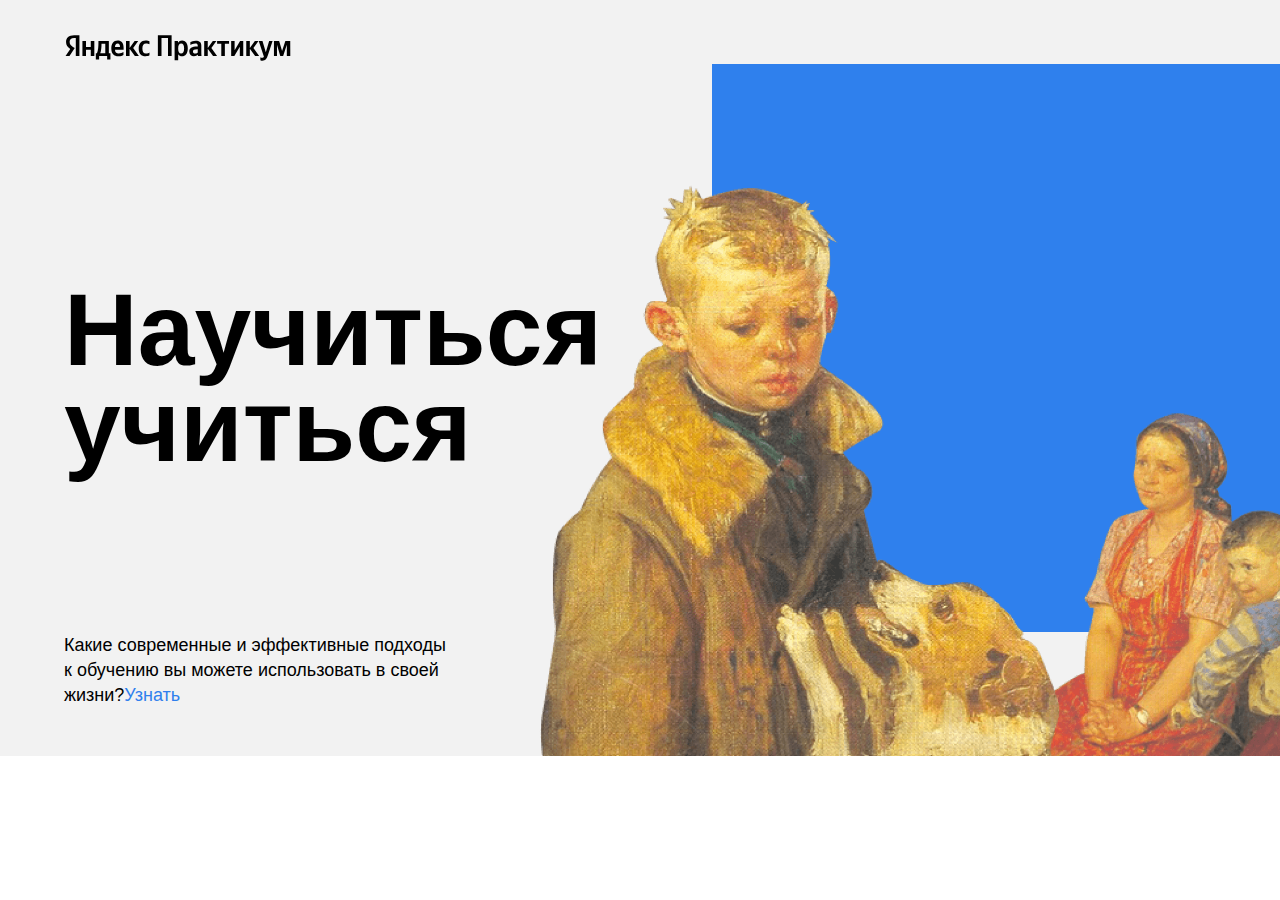
==== sprint-1__startkit/index.html @ c56c24e7 "Header" ====
<!DOCTYPE html>
<html lang="ru">
<head>
  <meta charset="UTF-8">
  <meta name="viewport" content="width=device-width, initial-scale=1.0">
  <title>Научиться учиться</title>
  <link rel="stylesheet" href = "styles/normalize.css">
  <link rel="stylesheet" href = "./styles/style.css">
</head>
<body>
  <div class="page">
    <header class="header">
      <img src = "images/logo_place_header.svg" alt = "Логотип Яндекс.Практикум" class =  "logo logo_place_header">
      <h1 class="header__title">Научиться учиться</h1>
      <p class = "header__subtitle">Какие современные и эффективные подходы к обучению вы можете использовать в своей жизни?<a href = "#" class = "header__link">Узнать</a></p>
      <img src = "./images/two_again.png" alt = "Опять двойка" class = "header__main-illustration">
      <div class = "header__square-pic"></div>
    </header>
    <main class="content">
      <section class="description">
      </section>

      <section class="digits">
      </section>

      <section class="feynman">
      </section>

      <section class="kaufman">
      </section>
    </main>
    <footer class="footer">

    </footer>
  </div>
</body>
</html>
---- sprint-1__startkit/styles/style.css ----
.page {
  min-width: 1100px;
  /* мы ещё не умеем делать мобильную версию сайта, */
  /* поэтому выше установлена минимальная ширина страницы */
  max-width: 1600px;
  /* выше установили ограничение по максимальной ширине */
  margin: 0 auto;
  /* выше для экранов больше 1600px отцентрировали весь контент */
  font-family: 'Helvetica Neue', Arial, sans-serif;
}

.header {
  height: 100vh;
  min-height: 600px;
  max-height: 756px;
  display: flex;
  position: relative;
  align-items: center;
  background-color: #F2F2F2;

  /* выше установили ограничения для секции */
}

.logo {
  height: 32px;
  width: 228px;
}

.logo_place_header{
  position: absolute;
  top: 30px;
  left: 64px;
  z-index: 2;
}

.header__title{
  position: absolute;
  width: 730px;
  margin-left: 64px;
  font-size: 102px;
  line-height: 96px;
  font-weight:bold;
  z-index: 2;
}

.header__subtitle{
  width: 388px;
  position: absolute;
  line-height: 25px;
  font-size: 18px;
  font-weight: normal;
  left: 64px;
  bottom: 30px;
  z-index: 2;
}

.header__main-illustration{
  position: absolute;
  width: 765px;
  height: 608px;
  bottom: 0;
  right: 0;
  z-index: 1;
}

.header__link {
  text-decoration: none;
  color: #2F80ED;
}

/* ниже мы привели пример двух селекторов, чтобы вы вспомнили запись элемента */
.header__square-pic {
  position: absolute;
  height: 568px;
  width: 568px;
  right: 0;
  top: 64px;
  background-color: #2F80ED;
  z-index: 0;
}

/* и элемента с модификатором вида ключ-значение */
.table__cell_theme_dark {
  width: 200px;
  color: white;
  margin-right: 0;
  margin-top: 80px;
}
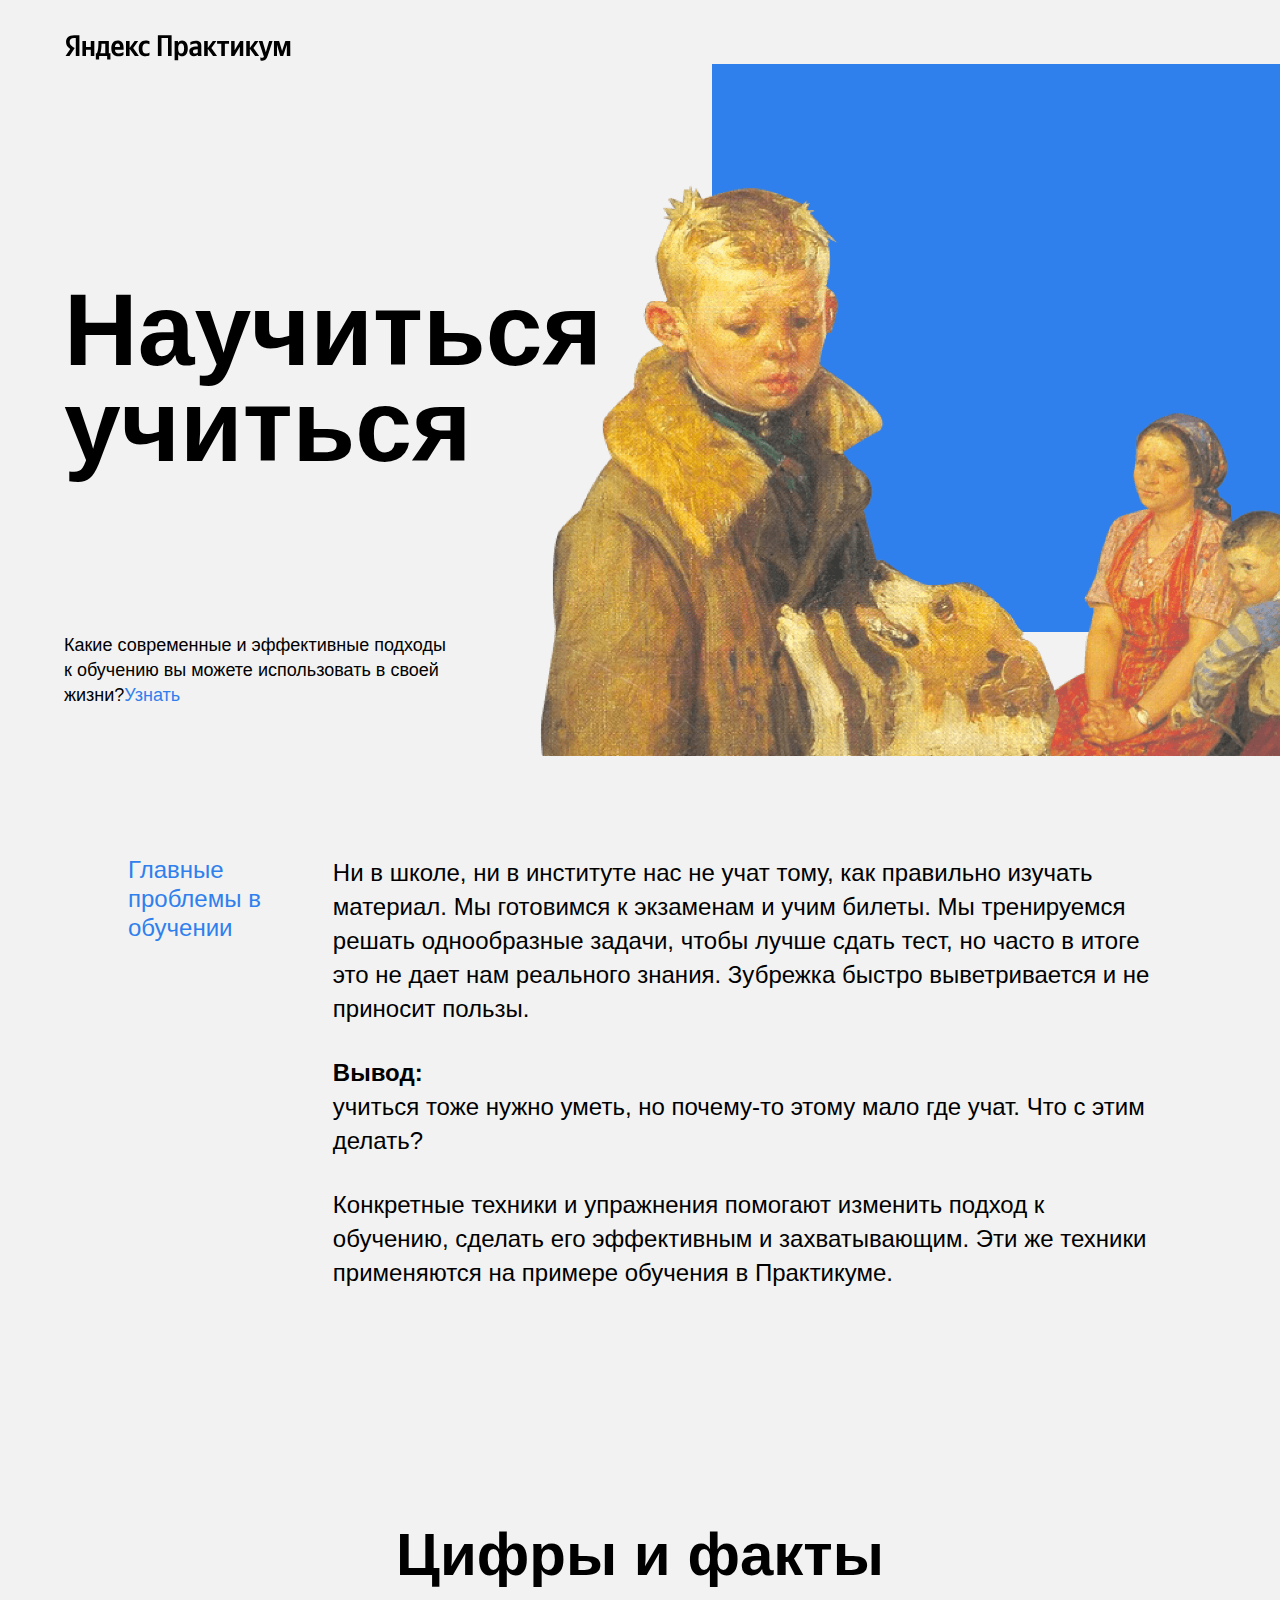
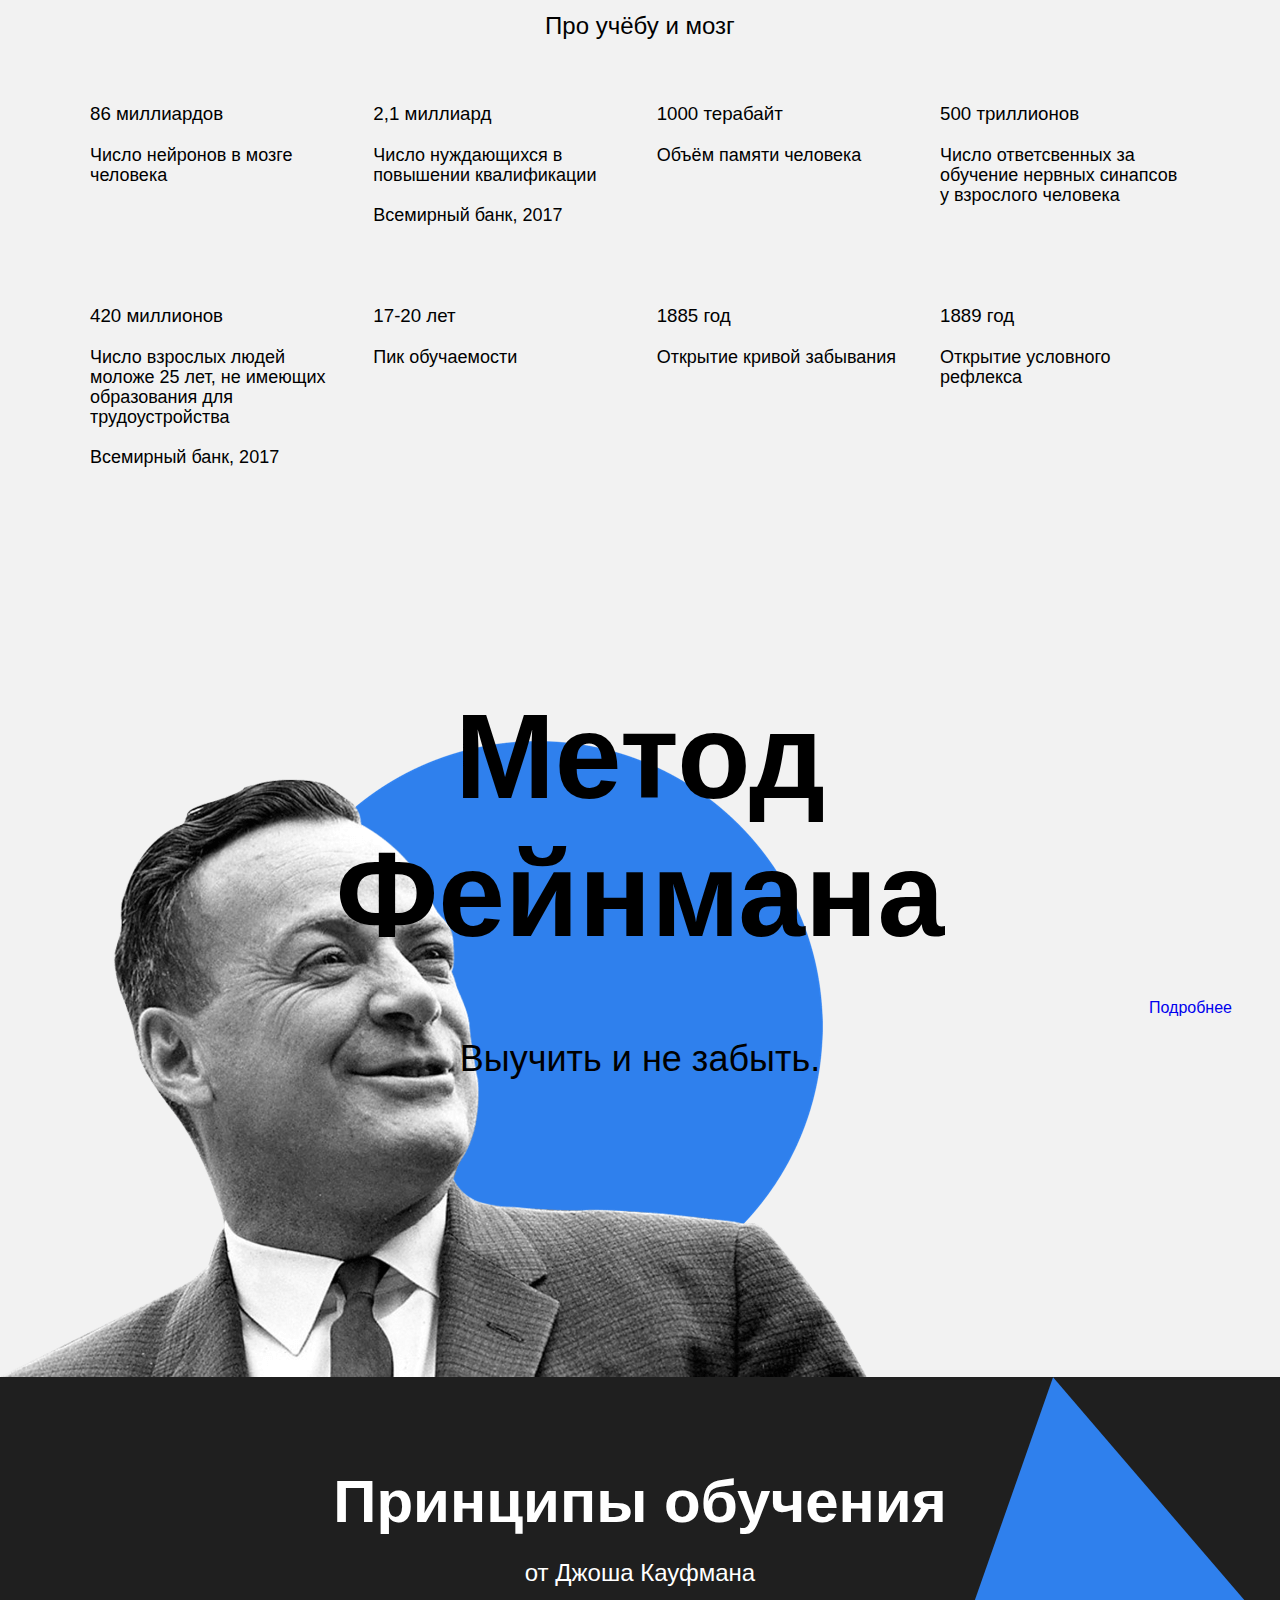
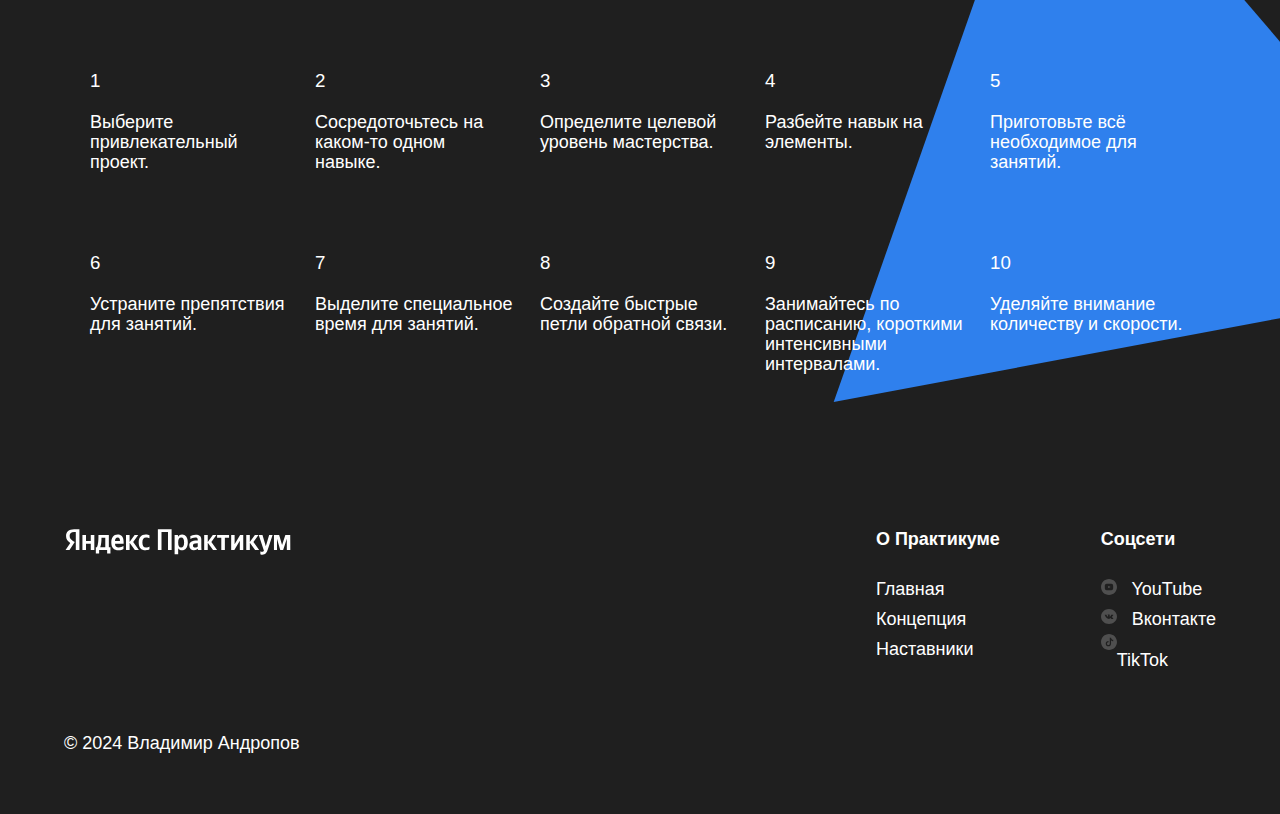
==== commit 4abe0ead: "Ready" ====
--- a/sprint-1__startkit/index.html
+++ b/sprint-1__startkit/index.html
@@ -18,19 +18,152 @@
     </header>
     <main class="content">
       <section class="description">
+        <div class = "two-columns">
+          <h2 class = "two-columns__brief">Главные проблемы в обучении</h2>
+          <div class = "two-columns__main-text">
+            <p class = "two-columns__paragraph">
+              Ни в школе, ни в институте нас не учат тому, как правильно изучать материал. Мы 
+              готовимся к экзаменам и учим билеты. Мы тренируемся решать однообразные задачи, 
+              чтобы лучше сдать тест, но часто в итоге это не дает нам реального знания. Зубрежка 
+              быстро выветривается и не приносит пользы.
+            </p>
+            <p class = "two-columns__paragraph">
+              <span class = "two-columns__span-accent">Вывод: </span> учиться 
+              тоже нужно уметь, но почему-то этому мало где учат. Что с этим делать?
+            </p>
+            <p class = "two-columns__paragraph">
+              Конкретные техники и упражнения помогают изменить подход к обучению, 
+              сделать его эффективным и захватывающим. Эти же техники применяются на примере 
+              обучения в Практикуме.
+            </p>
+          </div>
+        </div>
       </section>
-
       <section class="digits">
+        <h2 class = "section-title">Цифры и факты</h2>
+        <p class = "section-subtitle">Про учёбу и мозг</p>
+        <div class = "table">
+          <div class = "table__cell">
+            <h3 class = "table__heading">86 миллиардов</h3>
+            <p class = "table__text">Число нейронов в мозге человека</p>
+          </div>
+          <div class = "table__cell">
+            <h3 class = "table__heading">2,1 миллиард</h3>
+            <p class = "table__text">Число нуждающихся в повышении квалификации</p>
+            <p class = "table__text">Всемирный банк, 2017</p>
+          </div>
+          <div class = "table__cell">
+            <h3 class = "table__heading">1000 терабайт</h3>
+            <p class = "table__text">Объём памяти человека</p>
+          </div>
+          <div class = "table__cell">
+            <h3 class = "table__heading">500 триллионов</h3>
+            <p class = "table__text">Число ответсвенных за обучение нервных синапсов у взрослого человека</p>
+          </div>
+          <div class = "table__cell">
+            <h3 class = "table__heading">420 миллионов</h3>
+            <p class = "table__text">Число взрослых людей моложе 25 лет, не имеющих образования для трудоустройства</p>
+            <p class = "table__text">Всемирный банк, 2017</p>
+          </div>
+          <div class = "table__cell">
+            <h3 class = "table__heading">17-20 лет</h3>
+            <p class = "table__text">Пик обучаемости</p>
+          </div>
+          <div class = "table__cell">
+            <h3 class = "table__heading">1885 год</h3>
+            <p class = "table__text">Открытие кривой забывания</p>
+          </div>
+          <div class = "table__cell">
+            <h3 class = "table__heading">1889 год</h3>
+            <p class = "table__text">Открытие условного рефлекса</p>
+          </div>
+        </div>
       </section>
 
       <section class="feynman">
+        <h2 class = "feynman__title">Метод Фейнмана</h2>
+        <p class = "feynman__subtitle">Выучить и не забыть.</p>
+        <a class = "feynman__link" href = "#">Подробнее</a>
+        <img class = "feynman__img" src = "images/feynman.png" alt = "изображение feynman">
       </section>
 
       <section class="kaufman">
+        <h2 class = "section-title section-title_theme_dark">Принципы обучения</h2>
+        <p class = "section-subtitle section-subtitle_theme_dark">от Джоша Кауфмана</p>
+        <div class = "table table_theme_dark">
+          <div class = "table__cell table__cell_theme_dark">
+            <h3 class = "table__heading table__heading_theme_dark">1</h3>
+            <p class = "table__text table__text_theme_dark">Выберите привлекательный проект.</p>
+          </div>
+          <div class = "table__cell table__cell_theme_dark">
+            <h3 class = "table__heading table__heading_theme_dark">2</h3>
+            <p class = "table__text table__text_theme_dark">Сосредоточьтесь на каком-то одном навыке.</p>
+          </div>
+          <div class = "table__cell table__cell_theme_dark">
+            <h3 class = "table__heading table__heading_theme_dark">3</h3>
+            <p class = "table__text table__text_theme_dark">Определите целевой уровень мастерства.</p>
+          </div>
+          <div class = "table__cell table__cell_theme_dark">
+            <h3 class = "table__heading table__heading_theme_dark">4</h3>
+            <p class = "table__text table__text_theme_dark">Разбейте навык на элементы.</p>
+          </div>
+          <div class = "table__cell table__cell_theme_dark">
+            <h3 class = "table__heading table__heading_theme_dark">5</h3>
+            <p class = "table__text table__text_theme_dark">Приготовьте всё необходимое для занятий.</p>
+          </div>
+          <div class = "table__cell table__cell_theme_dark">
+            <h3 class = "table__heading table__heading_theme_dark">6</h3>
+            <p class = "table__text table__text_theme_dark">Устраните препятствия для занятий.</p>
+          </div>
+          <div class = "table__cell table__cell_theme_dark">
+            <h3 class = "table__heading table__heading_theme_dark">7</h3>
+            <p class = "table__text table__text_theme_dark">Выделите специальное время для занятий.</p>
+          </div>
+          <div class = "table__cell table__cell_theme_dark">
+            <h3 class = "table__heading table__heading_theme_dark">8</h3>
+            <p class = "table__text table__text_theme_dark">Создайте быстрые петли обратной связи.</p>
+          </div>
+          <div class = "table__cell table__cell_theme_dark">
+            <h3 class = "table__heading table__heading_theme_dark">9</h3>
+            <p class = "table__text table__text_theme_dark">Занимайтесь по расписанию, короткими интенсивными интервалами.</p>
+          </div>
+          <div class = "table__cell table__cell_theme_dark">
+            <h3 class = "table__heading table__heading_theme_dark">10</h3>
+            <p class = "table__text table__text_theme_dark">Уделяйте внимание количеству и скорости.</p>
+          </div>
+          <img src = "./images/kaufman-triangle.svg" alt = "Синий треугольник" class = "kaufman__triangle">
+        </div>
       </section>
     </main>
     <footer class="footer">
-
+      <div class = "footer_columns">
+        <div class = "footer__column_copyright">
+          <img src="./images/logo_place_footer.svg" alt = "Яндекс практикум" class = "logo logo_place_footer">
+          <p class = "footer_author">&copy; 2024 Владимир Андропов</p>
+        </div>
+        <nav class = "footer_column_content_info">
+          <h3 class = "footer_column-heading">О Практикуме</h3>
+          <ul class = "footer_column-links">
+            <li><a href="#" class="footer__column-link">Главная</a></li>
+            <li><a href="#" class="footer__column-link">Концепция</a></li>
+            <li><a href="#" class="footer__column-link">Наставники</a></li>
+          </ul>
+        </nav>
+        <nav class = "footer_column_content_social">
+          <h3 class = "footer_column-heading">Соцсети</h3>
+          <ul class = "footer_column-links">
+            <li><a href="https://www.youtube/" class="footer__column-link">
+              <img src = "./images/youtube_color_white.svg" alt = "YouTube" class = "footer__social-icon">
+              YouTube
+            </a></li>
+            <li><a href="https://vk.com" class="footer__column-link">
+              <img src ="./images/vk_color_white.svg" alt = "Вконтакте" class = "footer__social-icon"> Вконтакте</a></li>
+            <li><a href="https://www.tiktok.com" class="footer__column-link">
+              <img src = "images/tiktok_color_white.svg" alt = "TikTok" class = "footer__column-link">TikTok
+            </a></li>
+          </ul>
+        </nav>
+      </div>
     </footer>
   </div>
 </body>
--- a/sprint-1__startkit/styles/style.css
+++ b/sprint-1__startkit/styles/style.css
@@ -86,3 +86,287 @@
   margin-right: 0;
   margin-top: 80px;
 }
+
+.content {
+  position: relative;
+}
+
+.description {
+  display: flex;
+  justify-content: center;
+  background-color: #F2F2F2;
+}
+
+.two-columns {
+  display: flex;
+  width: 80%;
+  margin: 100px 0;
+  justify-content: space-between;
+}
+
+.two-columns__brief {
+  line-height: 1.2;
+  font-style: 18px;
+  font-weight: normal;
+  width: 175px;
+  color: #2F80ED;
+  margin: 0;
+}
+
+.two-columns__main-text {
+  display: flex;
+  flex-direction: column;
+  min-width: 784px;
+  width: 80%;
+}
+
+.two-columns__paragraph {
+  display: flex;
+  flex-direction: column;
+  justify-content: space-between;
+  margin-top: 0;
+  margin-bottom: 30px;
+  line-height: 34px;
+  font-size: 24px;
+  font-weight: normal;
+}
+
+.two-columns__span-accent {
+  line-height: 34px;
+  font-size: 24px;
+  font-weight: 600;
+}
+
+.digits {
+  display: flex;
+  flex-direction: column;
+  align-items: center;
+  background-color: #F2F2F2;
+}
+
+.section-title {
+  display: flex;
+  width: 60%;
+  justify-content: center;
+  margin-top: 100px;
+  margin-bottom: 20px;
+  line-height: 1.15;
+  font-size: 60px;
+  font-weight: 600;
+}
+
+.section-subtitle {
+  display: flex;
+  justify-content: center;
+  margin-top: 0;
+  margin-bottom: 0;
+  width: 60%;
+  line-height: 34px;
+  font-size: 24px;
+  font-weight: normal;
+}
+
+.table {
+  display: flex;
+  flex-direction: row;
+  justify-content: space-between;
+  width: 1100px;
+  flex-wrap: wrap;
+  margin-bottom: 100px;
+}
+
+.table__cell {
+  display: flex;
+  flex-direction: column;
+  width: 250px;
+  margin-top: 60px;
+}
+
+.table__heading {
+  margin-top: 0;
+  margin-bottom: 20px;
+  line-height: 1.15;
+  font-style: 24px;
+  font-weight: normal;
+}
+
+.table__text {
+  margin-top: 0;
+  margin-bottom: 20px;
+  line-height: 1.12;
+  font-size: 18px;
+  font-weight: normal;
+}
+
+.feynman {
+  display: flex;
+  flex-direction: column;
+  position: relative;
+  min-height: 790px;
+  background-color: #F2F2F2;
+  z-index: -1;
+}
+
+.feynman__title {
+  margin: 100px auto 70px auto;
+  z-index: 1;
+  line-height: 1.15;
+  font-size: 120px;
+  font-weight: 600;
+  width: 648px;
+  text-align: center;
+}
+
+.feynman__subtitle {
+  margin: 0 auto;
+  display: flex;
+  z-index: 1;
+  line-height: 51px;
+  font-size: 36px;
+  font-weight: normal;
+}
+
+.feynman__link {
+  position: absolute;
+  top: 50%;
+  right: 48px;
+  z-index: 1;
+  line-height: 51px;
+  font-style: 36px;
+  font-weight: normal;
+  text-decoration: none;
+}
+
+.feynman__img {
+  width: 867px;
+  height: 637px;
+  position: absolute;
+  left: 0;
+  bottom: 0;
+  z-index: 0;
+}
+
+.kaufman {
+  display: flex;
+  position: relative;
+  overflow: hidden;
+  flex-direction: column;
+  background-color: #1F1F1F;
+  z-index: -2;
+  }
+
+
+  .section-title_theme_dark {
+    margin: 90px auto 20px auto;
+    color: white;
+  }
+
+  .section-subtitle_theme_dark {
+    margin: 0 auto;
+    color: white;
+  }
+
+  .table_theme_dark {
+    margin: 0 auto 90px auto;
+  }
+
+  .table__cell_theme_dark {
+    width: 200px;
+    color: white;
+    margin-top: 80px;
+  }
+
+  .table__heading_theme_dark {
+    margin-top: 0;
+    margin-bottom: 20px;
+  }
+
+  .table__text_theme_dark {
+    margin-top: 0;
+    margin-bottom: 0;
+  }
+
+.kaufman__triangle {
+  position: absolute;
+  width: 877px;
+  height: 877px;
+  right: -210px;
+  top: 0;
+  z-index: -1;
+}
+
+.footer {
+  display: flex;
+  min-height: 350px;
+  justify-content: center;
+  background-color: #1F1F1F;
+}
+
+.footer_columns {
+  display: flex;
+  justify-content: space-between;
+  position: relative;
+  width: 90%;
+  margin-top: 60px;
+  margin-bottom: 40px;
+}
+
+.footer__column_copyright {
+  display: flex;
+  flex-direction: column;
+  justify-content: space-between;
+  flex-basis: 711px;
+  }
+  
+.logo_place_footer {
+  top: 0;
+  left: 0;
+  }
+  
+.footer_author{
+  color: white;
+  margin-top: 18px;
+  margin-bottom: 18px;
+  bottom: 0;
+  line-height: 25px;
+  font-size: 18px;
+  font-weight: normal;
+  }
+  
+.footer_column-heading {
+  line-height: 30px;
+  font-size: 18px;
+  font-weight: bold;
+  margin-bottom: 20px;
+  margin-top: 0;
+  color: white;
+  }
+  
+.footer_column-links {
+  display: flex;
+  flex-direction: column;
+  list-style: none;
+  margin-top: 0;
+  padding-left: 0;
+  }
+  
+.footer__column-link {
+  justify-content: space-between;
+  line-height: 30px;
+  font-size: 18px;
+  font-weight: normal;
+  margin-bottom: 16px;
+  margin-top: 0;
+  text-decoration: none;
+  color: white;
+  }
+  
+.footer__social-icon {     
+  color: white;
+  }
+  
+img.footer__social-icon {
+  width: 16px;
+  height: 16px;
+  padding-right: 10px;
+  }